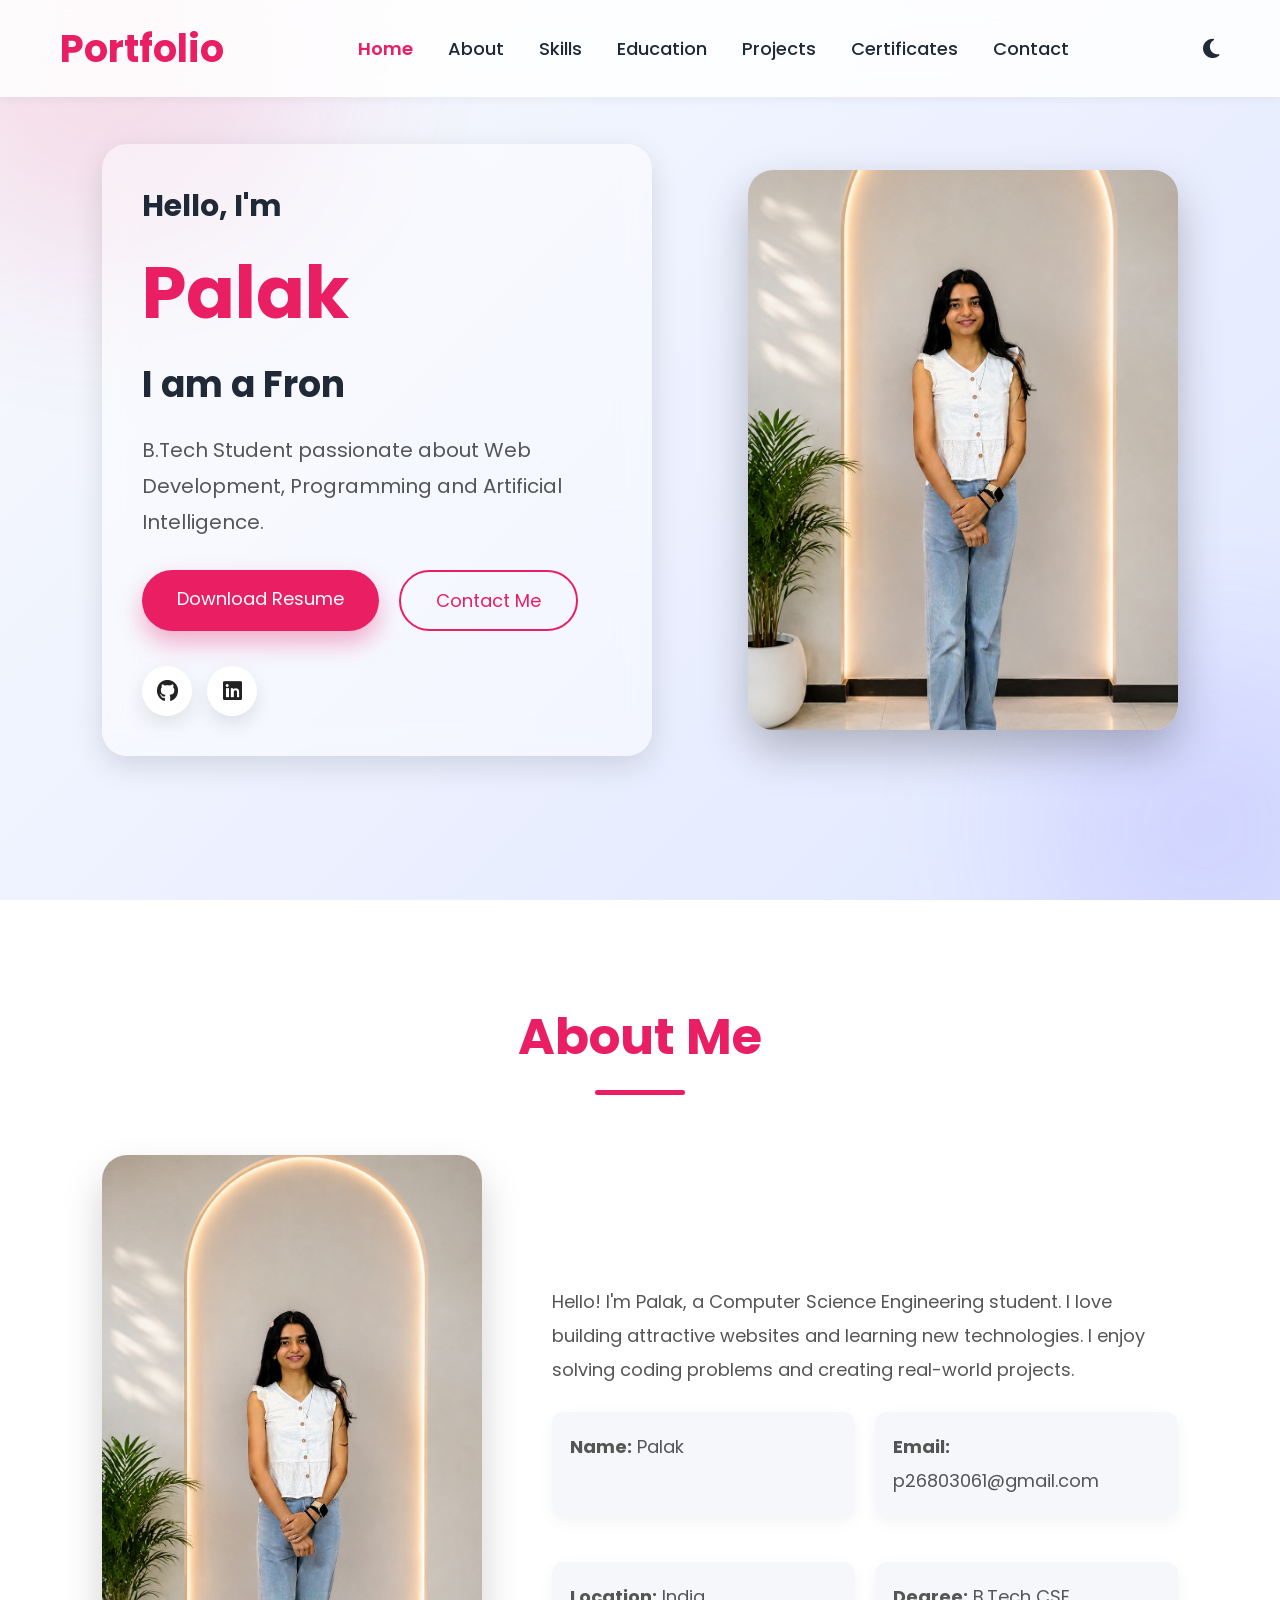
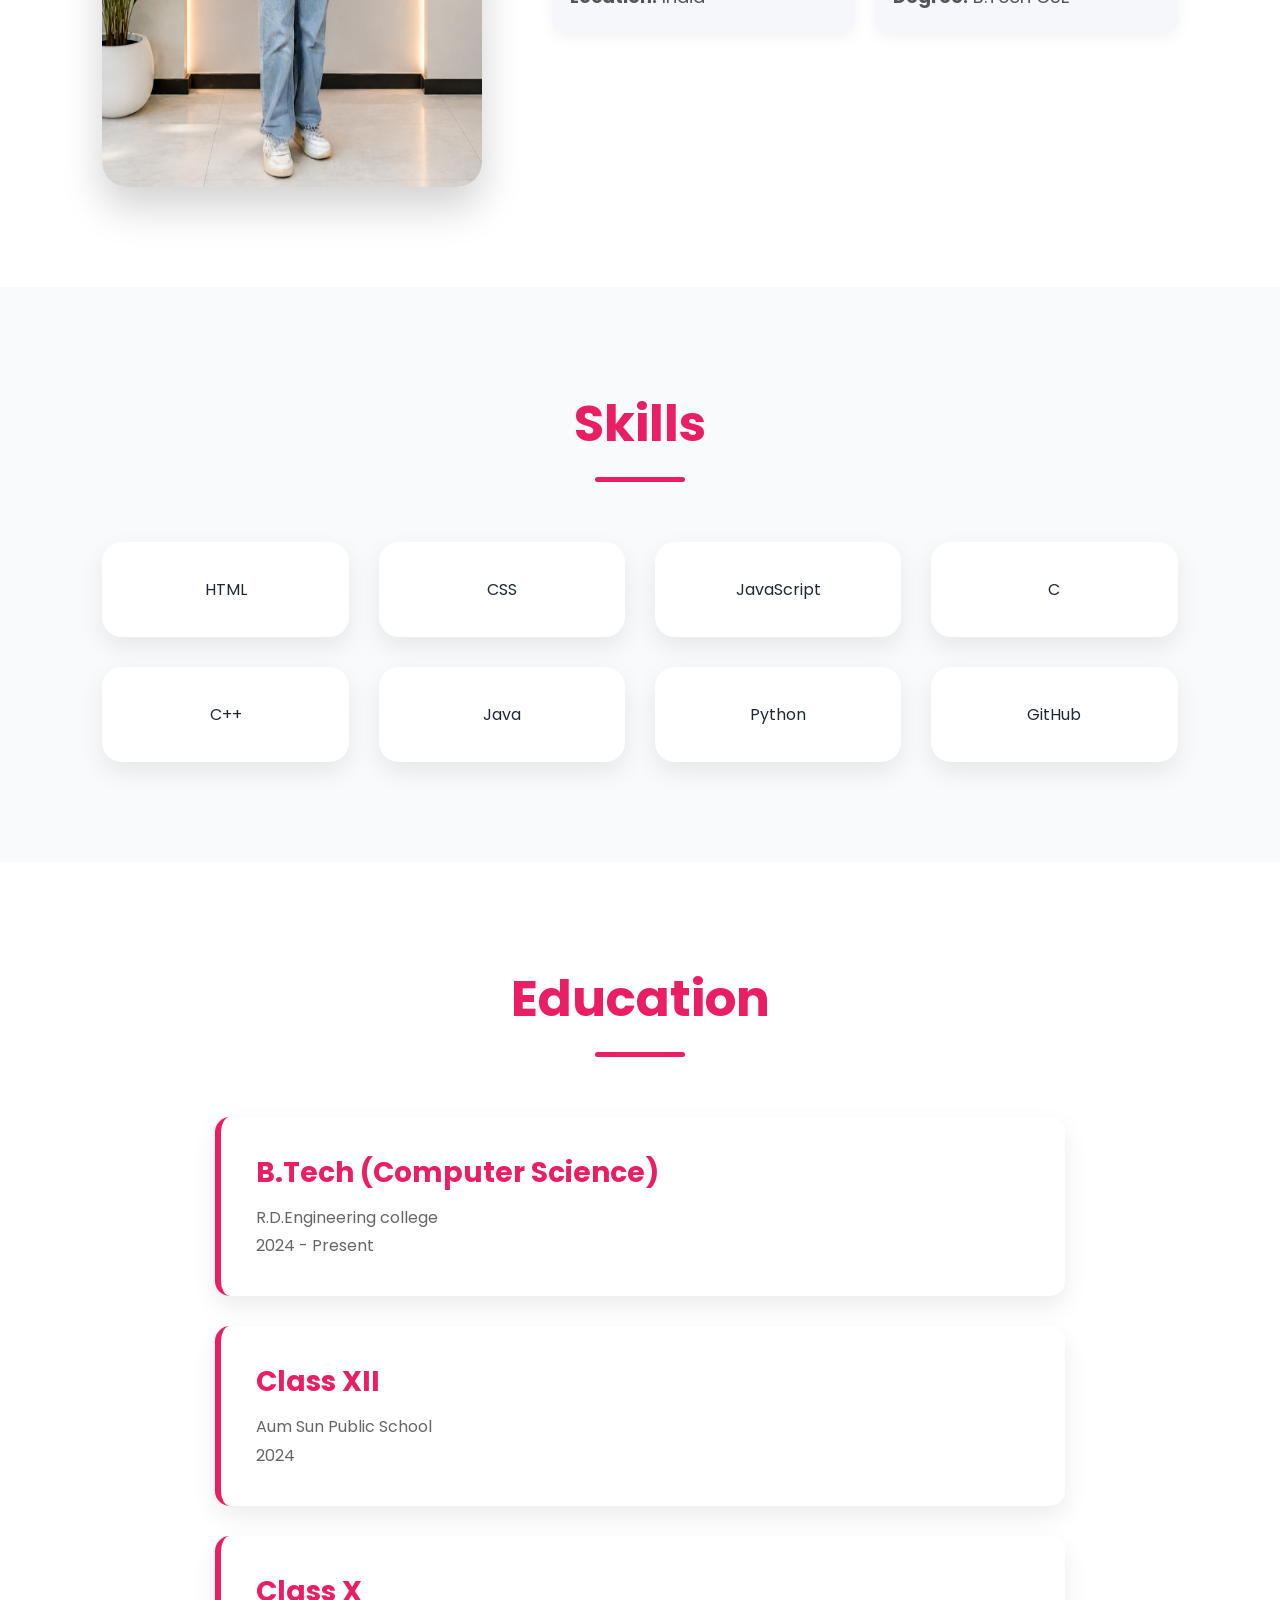
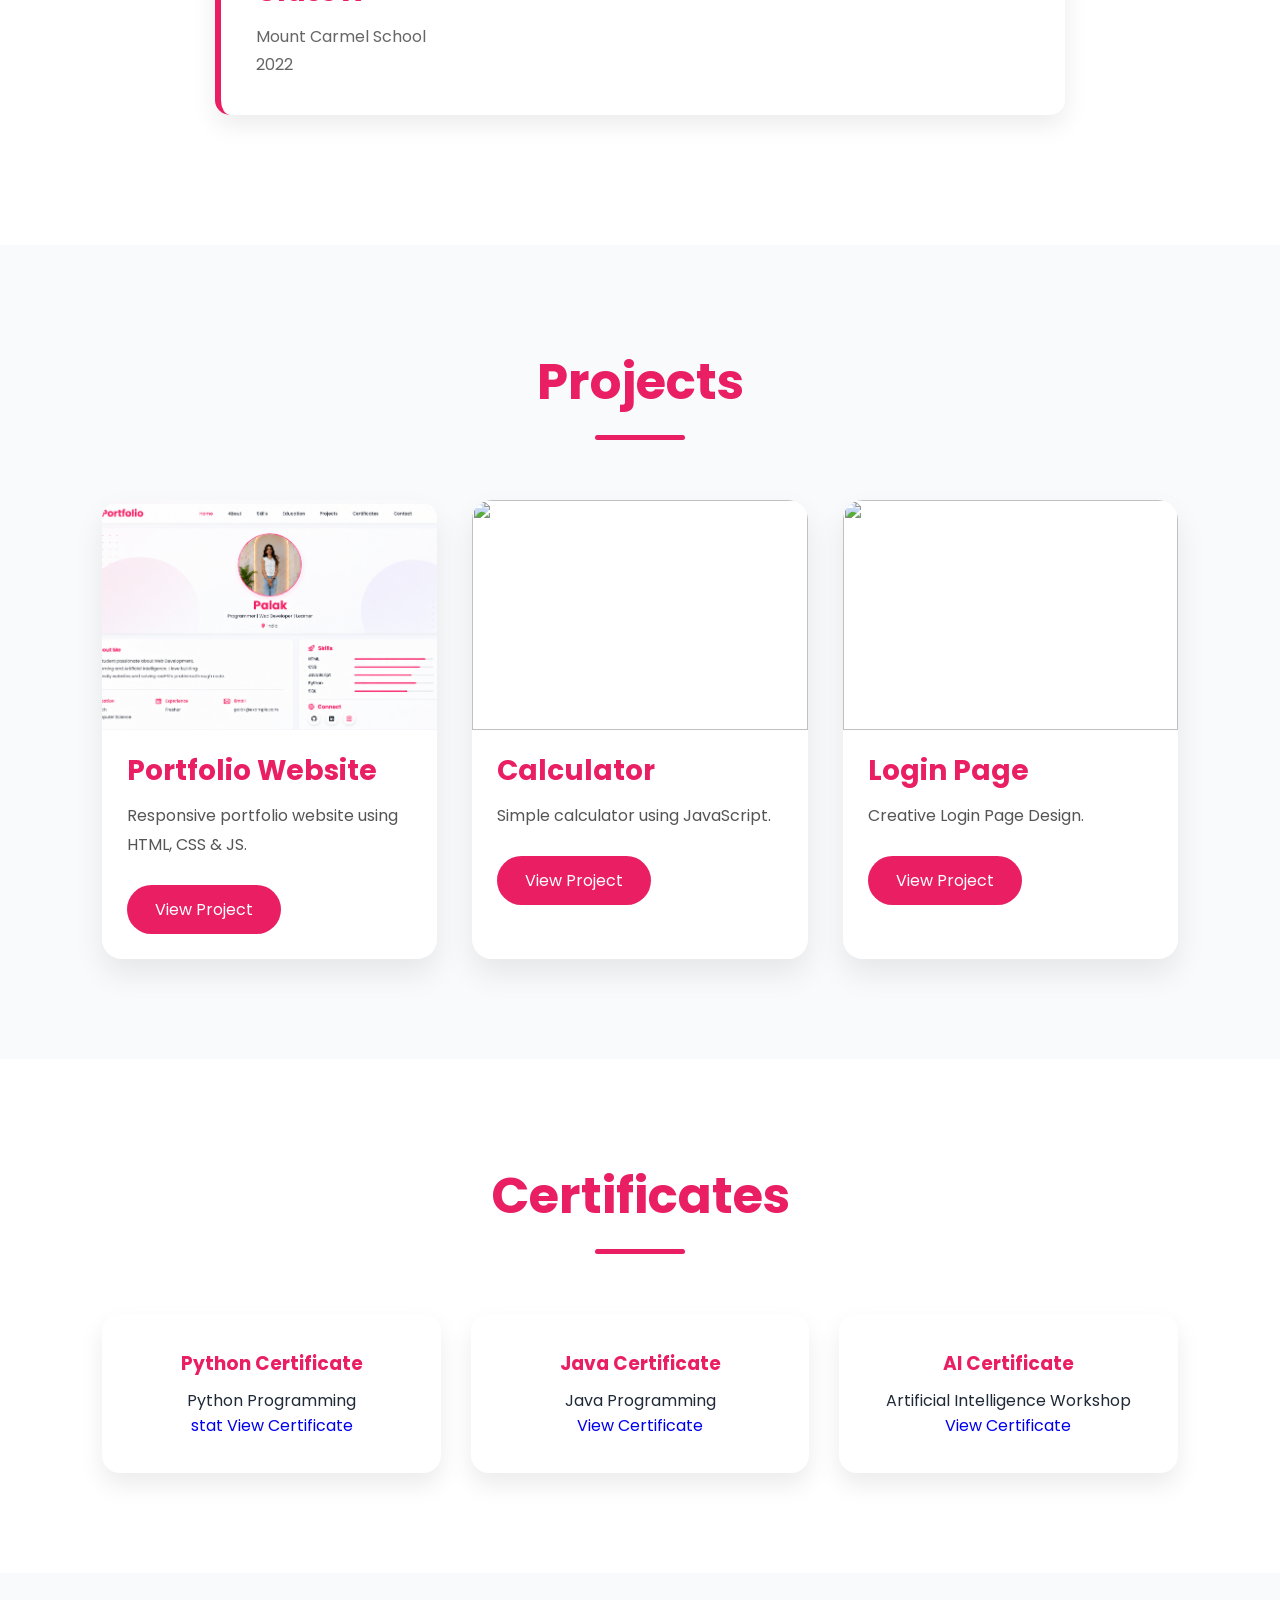
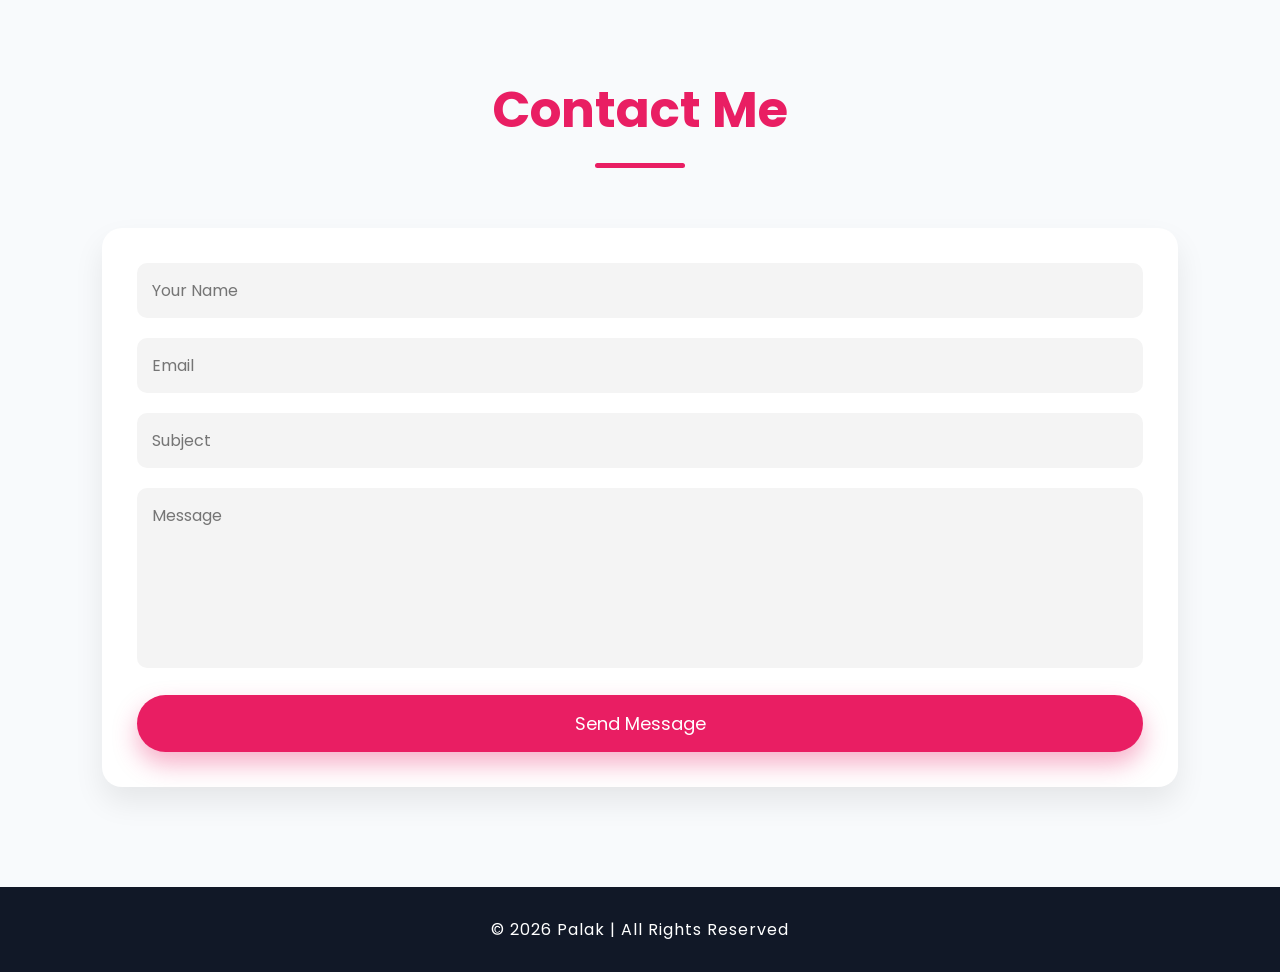
==== Page.html @ e51ccac2 "Updated portfolio and added certificates" ====
<!DOCTYPE html>
<html lang="en">
<head>
    <meta charset="UTF-8">
    <meta name="viewport" content="width=device-width, initial-scale=1.0">
    <title>My Portfolio</title>

    <!-- CSS -->
    <link rel="stylesheet" href="page.css">

    <!-- Font Awesome -->
    <link rel="stylesheet"
        href="https://cdnjs.cloudflare.com/ajax/libs/font-awesome/6.5.1/css/all.min.css">

    <!-- Google Font -->
    <link rel="preconnect" href="https://fonts.googleapis.com">
    <link rel="preconnect" href="https://fonts.gstatic.com" crossorigin>
    <link href="https://fonts.googleapis.com/css2?family=Poppins:wght@300;400;500;600;700&display=swap"
        rel="stylesheet">
</head>

<body>

    <!-- Navigation -->
    <header>
        <nav class="navbar">

            <h2 class="logo">Portfolio</h2>

            <ul class="nav-links">
                <li><a href="#home">Home</a></li>
                <li><a href="#about">About</a></li>
                <li><a href="#skills">Skills</a></li>
                <li><a href="#education">Education</a></li>
                <li><a href="#projects">Projects</a></li>
                <li><a href="#certificates">Certificates</a></li>
                <li><a href="#contact">Contact</a></li>
            </ul>

            <div class="nav-icons">
                <i class="fas fa-moon" id="darkMode"></i>
                <i class="fas fa-bars" id="menu"></i>
            </div>

        </nav>
    </header>

    <!-- Hero -->
    <section id="home" class="hero">

        <div class="hero-text">

            <h3>Hello, I'm</h3>

            <h1>Palak </h1>

            <h2>I am a <span id="typing"></span></h2>

            <p>
                B.Tech Student passionate about Web Development,
                Programming and Artificial Intelligence.
            </p>

            <div class="buttons">

                <a href="Resume.pdf" class="btn" download>
                    Download Resume
                </a>

                <a href="#contact" class="btn2">
                    Contact Me
                </a>

            </div>

            <div class="social-icons">

                <a href="https://github.com/your-github-garg-palak"><i class="fab fa-github"></i></a>

                <a href="https://www.linkedin.com/in/palak-2709v"><i class="fab fa-linkedin"></i></a>

            </div>

        </div>

        <div class="hero-image">

            <img src="images/MyImg.PNG" alt="Profile">

        </div>

    </section>

    <!-- About -->

    <section id="about">

        <h2 class="heading">About Me</h2>

        <div class="about-container">

            <img src="images/MyImg.PNG" alt="Profile">

            <div class="about-text">
                <p>

                    Hello! I'm Palak, a Computer Science Engineering student.
                    I love building attractive websites and learning new
                    technologies. I enjoy solving coding problems and creating
                    real-world projects.

                </p>

                <div class="about-info">

                    <p><strong>Name:</strong> Palak </p>

                    <p><strong>Email:</strong> p26803061@gmail.com</p>

                    <p><strong>Location:</strong> India</p>

                    <p><strong>Degree:</strong> B.Tech CSE</p>

                </div>

            </div>

        </div>

    </section>

    <!-- Skills -->

    <section id="skills">

        <h2 class="heading">Skills</h2>

        <div class="skill-container">

            <div class="skill-card">HTML</div>

            <div class="skill-card">CSS</div>

            <div class="skill-card">JavaScript</div>

            <div class="skill-card">C</div>

            <div class="skill-card">C++</div>

            <div class="skill-card">Java</div>

            <div class="skill-card">Python</div>

            <div class="skill-card">GitHub</div>

        </div>

    </section>

    <!-- Education -->

    <section id="education">

        <h2 class="heading">Education</h2>

        <div class="education-card">

            <h3>B.Tech (Computer Science)</h3>

            <p>R.D.Engineering college</p>

            <p>2024 - Present</p>

        </div>

        <div class="education-card">

            <h3>Class XII</h3>

            <p>Aum Sun Public School</p>

            <p>2024</p>

        </div>

        <div class="education-card">

            <h3>Class X</h3>

            <p>Mount Carmel School</p>

            <p>2022</p>

        </div>

    </section>

    <!-- Projects -->

    <section id="projects">

        <h2 class="heading">Projects</h2>

        <div class="project-container">

            <div class="project-card">

                <img src="images/PerImg.png">

                <h3>Portfolio Website</h3>

                <p>Responsive portfolio website using HTML, CSS & JS.</p>

                <a href="#">View Project</a>

            </div>

            <div class="project-card">

                <img src="images.jpg">

                <h3>Calculator</h3>

                <p>Simple calculator using JavaScript.</p>

                <a href="#">View Project</a>

            </div>

            <div class="project-card">

                <img src="images/project3.jpg">

                <h3>Login Page</h3>

                <p>Creative Login Page Design.</p>

                <a href="#">View Project</a>

            </div>

        </div>

    </section>

    <!-- Certificates -->

    <section id="certificates">

        <h2 class="heading">Certificates</h2>
    
        <div class="certificate-container">
    
            <div class="certificate-card">
                <h3>Python Certificate</h3>
                <p>Python Programming</p>
    
                <a href="images/Python.pdf" target="_blank">stat
                    View Certificate
                </a>
            </div>
    
            <div class="certificate-card">
                <h3>Java Certificate</h3>
                <p>Java Programming</p>
    
                <a href="images/Java.pdf" target="_blank">
                    View Certificate
                </a>
            </div>
    
            <div class="certificate-card">
                <h3>AI Certificate</h3>
                <p>Artificial Intelligence Workshop</p>
    
                <a href="images/AI.pdf" target="_blank">
                    View Certificate
                </a>
            </div>
    
        </div>
    
    </section>

    <!-- Contact -->

    <section id="contact">

        <h2 class="heading">Contact Me</h2>

        <form>

            <input type="text"
                placeholder="Your Name"
                required>

            <input type="email"
                placeholder="Email"
                required>

            <input type="text"
                placeholder="Subject">

            <textarea
                rows="6"
                placeholder="Message"></textarea>

            <button type="submit" class="btn">
                Send Message
            </button>

        </form>

    </section>

    <!-- Footer -->

    <footer>

        <p>

            © 2026 Palak G | All Rights Reserved

        </p>

    </footer>

    <!-- Back To Top -->

    <button id="topBtn">

        <i class="fas fa-arrow-up"></i>

    </button>

    <!-- JavaScript -->

    <script src="script.jss"></script>

</body>
</html>
---- page.css ----
/*========================================
    Google Font
========================================*/
@import url('https://fonts.googleapis.com/css2?family=Poppins:wght@300;400;500;600;700;800&display=swap');

/*========================================
    CSS Variables
========================================*/

:root{

    --primary:#E91E63;
    --secondary:#8E24AA;

    --bg:#F8FAFC;
    --bg2:#EEF2FF;

    --text:#1F2937;
    --white:#ffffff;

    --shadow:0 10px 30px rgba(0,0,0,.12);

}

/*========================================
    Reset
========================================*/

*{
    margin:0;
    padding:0;
    box-sizing:border-box;
    font-family:'Poppins',sans-serif;
    scroll-behavior:smooth;
}

body{

    background:var(--bg);

    color:var(--text);

    transition:.4s;

    overflow-x:hidden;

}

img{

    max-width:100%;

    display:block;

}

a{

    text-decoration:none;

}

ul{

    list-style:none;

}

/*========================================
    Scroll Bar
========================================*/

::-webkit-scrollbar{

    width:8px;

}

::-webkit-scrollbar-thumb{

    background:var(--primary);

    border-radius:20px;

}

::-webkit-scrollbar-track{

    background:#ddd;

}

/*========================================
    Header
========================================*/

header{

    position:fixed;

    width:100%;

    top:0;

    left:0;

    z-index:1000;

    background:rgba(255,255,255,.85);

    backdrop-filter:blur(15px);

    box-shadow:0 2px 10px rgba(0,0,0,.05);

}

.navbar{

    max-width:1200px;

    margin:auto;

    display:flex;

    justify-content:space-between;

    align-items:center;

    padding:20px;

}

.logo{

    font-size:38px;

    font-weight:700;

    color:var(--primary);

}

.nav-links{

    display:flex;

    gap:35px;

}

.nav-links a{

    color:var(--text);

    font-size:18px;

    font-weight:500;

    transition:.3s;

}

.nav-links a:hover{

    color:var(--primary);

}

.nav-icons{

    display:flex;

    gap:20px;

    font-size:22px;

    cursor:pointer;

}

#menu{

    display:none;

}

/*========================================
        HERO SECTION
========================================*/

.hero{

    min-height:100vh;

    display:flex;

    justify-content:space-between;

    align-items:center;

    padding:120px 8%;

    position:relative;

    overflow:hidden;

    background:linear-gradient(
    135deg,
    #F8FAFC 0%,
    #EEF2FF 45%,
    #E0E7FF 100%
    );

}

/* Decorative Background */

.hero::before{

content:"";

position:absolute;

width:450px;

height:450px;

background:#E91E63;

opacity:.12;

border-radius:50%;

top:-180px;

left:-120px;

filter:blur(90px);

}

.hero::after{

content:"";

position:absolute;

width:350px;

height:350px;

background:#6C63FF;

opacity:.15;

border-radius:50%;

right:-100px;

bottom:-100px;

filter:blur(90px);

}

/*========================================
Hero Text
========================================*/

.hero-text{

max-width:550px;

padding:40px;

background:rgba(255,255,255,.45);

backdrop-filter:blur(15px);

border-radius:25px;

box-shadow:var(--shadow);

z-index:2;

}

.hero-text h3{

font-size:30px;

margin-bottom:10px;

}

.hero-text h1{

font-size:72px;

color:var(--primary);

margin-bottom:10px;

font-weight:700;

}

.hero-text h2{

font-size:36px;

margin-bottom:20px;

}

.hero-text p{

font-size:20px;

line-height:1.8;

color:#555;

margin-bottom:30px;

}

/*========================================
Buttons
========================================*/

.buttons{

display:flex;

gap:20px;

}

.btn{

background:var(--primary);

padding:15px 35px;

border-radius:50px;

color:white;

font-size:18px;

transition:.4s;

box-shadow:0 12px 25px rgba(233,30,99,.35);

}

.btn:hover{

transform:translateY(-5px);

background:#C2185B;

}

.btn2{

padding:15px 35px;

border:2px solid var(--primary);

border-radius:50px;

font-size:18px;

color:var(--primary);

transition:.4s;

}

.btn2:hover{

background:var(--primary);

color:white;

}

/*========================================
Social Icons
========================================*/

.social-icons{

margin-top:35px;

display:flex;

gap:15px;

}

.social-icons a{

width:50px;

height:50px;

display:flex;

justify-content:center;

align-items:center;

background:white;

border-radius:50%;

font-size:22px;

color:#222;

transition:.4s;

box-shadow:0 8px 20px rgba(0,0,0,.1);

}

.social-icons a:hover{

background:var(--primary);

color:white;

transform:translateY(-6px);

}

/*========================================
Hero Image
========================================*/

.hero-image{

position:relative;

z-index:2;

}

.hero-image img{

width:430px;

height:560px;

object-fit:cover;

border-radius:25px;

box-shadow:0 20px 45px rgba(0,0,0,.25);

transition:.5s;

}

.hero-image img:hover{

transform:translateY(-10px) scale(1.03);

}
/*========================================
    Section Common
========================================*/

section{
    padding:100px 8%;
}

.heading{

    text-align:center;

    font-size:50px;

    color:var(--primary);

    margin-bottom:60px;

    font-weight:700;

    position:relative;

}

.heading::after{

    content:"";

    width:90px;

    height:5px;

    background:var(--primary);

    display:block;

    margin:15px auto;

    border-radius:10px;

}

/*========================================
    About Section
========================================*/

#about{

    background:var(--white);

}

.about-container{

    max-width:1200px;

    margin:auto;

    display:flex;

    justify-content:space-between;

    align-items:center;

    gap:70px;

}

.about-container img{

    width:380px;

    border-radius:25px;

    box-shadow:0 20px 40px rgba(0,0,0,.18);

    transition:.4s;

}

.about-container img:hover{

    transform:scale(1.03);

}

.about-text{

    flex:1;

}

.about-text h3{

    font-size:34px;

    margin-bottom:20px;

}

.about-text p{

    font-size:18px;

    line-height:1.9;

    color:#555;

    margin-bottom:25px;

}

.about-info{

    display:grid;

    grid-template-columns:repeat(2,1fr);

    gap:20px;

    margin-top:25px;

}

.about-info p{

    background:#F5F7FA;

    padding:18px;

    border-radius:12px;

    box-shadow:0 5px 15px rgba(0,0,0,.05);

}

/*========================================
    Skills Section
========================================*/

#skills{

    background:#F8FAFC;

}

.skill-container{

    max-width:1200px;

    margin:auto;

    display:grid;

    grid-template-columns:repeat(auto-fit,minmax(220px,1fr));

    gap:30px;

}

.skill-card{

    background:white;

    padding:35px;

    border-radius:20px;

    text-align:center;

    box-shadow:0 10px 25px rgba(0,0,0,.08);

    transition:.4s;

    cursor:pointer;

}

.skill-card i{

    font-size:45px;

    color:var(--primary);

    margin-bottom:20px;

}

.skill-card h3{

    font-size:24px;

    margin-bottom:10px;

}

.skill-card p{

    color:#666;

}

.skill-card:hover{

    transform:translateY(-12px);

    box-shadow:0 18px 35px rgba(0,0,0,.15);

}

/*========================================
    Skill Progress Bars
========================================*/

.progress{

    width:100%;

    height:10px;

    background:#ddd;

    border-radius:20px;

    margin-top:20px;

    overflow:hidden;

}

.progress span{

    display:block;

    height:100%;

    background:linear-gradient(90deg,#E91E63,#8E24AA);

    border-radius:20px;

}

/* Example */

.html{

    width:95%;

}

.css{

    width:90%;

}

.js{

    width:85%;

}

.java{

    width:80%;

}

.python{

    width:75%;

}

/*========================================
    Education
========================================*/

#education{

    background:white;

}

.education-card{

    max-width:850px;

    margin:30px auto;

    background:white;

    padding:35px;

    border-left:6px solid var(--primary);

    border-radius:15px;

    box-shadow:0 10px 25px rgba(0,0,0,.08);

    transition:.4s;

}

.education-card:hover{

    transform:translateX(12px);

}

.education-card h3{

    font-size:28px;

    color:var(--primary);

    margin-bottom:10px;

}

.education-card p{

    color:#666;

    line-height:1.8;

}

/*========================================
    Timeline
========================================*/

.timeline{

    position:relative;

}

.timeline::before{

    content:"";

    position:absolute;

    left:22px;

    top:0;

    width:4px;

    height:100%;

    background:var(--primary);

}

/*========================================
    Fade Animation
========================================*/

.skill-card,
.education-card,
.about-container{

    opacity:0;

    transform:translateY(40px);

    animation:fadeUp .8s forwards;

}

@keyframes fadeUp{

    to{

        opacity:1;

        transform:translateY(0);

    }

}
/*========================================
            PROJECTS
========================================*/

#projects{
    background:#F8FAFC;
}

.project-container{

    max-width:1200px;

    margin:auto;

    display:grid;

    grid-template-columns:repeat(auto-fit,minmax(330px,1fr));

    gap:35px;

}

.project-card{

    background:white;

    border-radius:20px;

    overflow:hidden;

    box-shadow:0 15px 30px rgba(0,0,0,.08);

    transition:.4s;

}

.project-card:hover{

    transform:translateY(-12px);

    box-shadow:0 20px 40px rgba(0,0,0,.18);

}

.project-card img{

    width:100%;

    height:230px;

    object-fit:cover;

}

.project-card h3{

    padding:20px 25px 10px;

    font-size:28px;

    color:var(--primary);

}

.project-card p{

    padding:0 25px;

    color:#555;

    line-height:1.8;

    margin-bottom:25px;

}

.project-card a{

    display:inline-block;

    margin:0 25px 25px;

    padding:12px 28px;

    background:var(--primary);

    color:white;

    border-radius:40px;

    transition:.4s;

}

.project-card a:hover{

    background:#C2185B;

}

/*========================================
        CERTIFICATES
========================================*/

#certificates{

    background:white;

}

.certificate-container{

    max-width:1200px;

    margin:auto;

    display:grid;

    grid-template-columns:repeat(auto-fit,minmax(260px,1fr));

    gap:30px;

}

.certificate-card{

    background:white;

    padding:35px;

    border-radius:18px;

    text-align:center;

    box-shadow:0 12px 25px rgba(0,0,0,.08);

    transition:.4s;

}

.certificate-card img{

    width:80px;

    margin:auto;

    margin-bottom:20px;

}

.certificate-card h3{

    color:var(--primary);

    margin-bottom:10px;

}

.certificate-card:hover{

    transform:translateY(-10px);

    background:linear-gradient(135deg,#E91E63,#8E24AA);

    color:white;

}

.certificate-card:hover h3{

    color:white;

}

/*========================================
            CONTACT
========================================*/

#contact{

    background:#F8FAFC;

}

.contact-container{

    max-width:1000px;

    margin:auto;

    display:grid;

    grid-template-columns:1fr 1fr;

    gap:40px;

}

.contact-info{

    display:flex;

    flex-direction:column;

    justify-content:center;

}

.contact-info h3{

    font-size:35px;

    color:var(--primary);

    margin-bottom:20px;

}

.contact-info p{

    line-height:1.8;

    margin-bottom:15px;

}

.contact-info i{

    color:var(--primary);

    margin-right:10px;

}

form{

    background:white;

    padding:35px;

    border-radius:20px;

    box-shadow:0 15px 30px rgba(0,0,0,.08);

}

form input,
form textarea{

    width:100%;

    padding:15px;

    margin-bottom:20px;

    border:none;

    border-radius:10px;

    background:#F4F4F4;

    font-size:16px;

}

form textarea{

    resize:none;

}

form button{

    border:none;

    cursor:pointer;

    width:100%;

}

/*========================================
            FOOTER
========================================*/

footer{

    background:#111827;

    color:white;

    padding:30px;

    text-align:center;

}

footer p{

    font-size:16px;

    letter-spacing:1px;

}

.footer-icons{

    margin-top:20px;

}

.footer-icons a{

    width:45px;

    height:45px;

    display:inline-flex;

    justify-content:center;

    align-items:center;

    background:#222;

    color:white;

    border-radius:50%;

    margin:0 10px;

    transition:.4s;

}

.footer-icons a:hover{

    background:var(--primary);

}

/*========================================
        BACK TO TOP BUTTON
========================================*/

#topBtn{

    position:fixed;

    right:25px;

    bottom:25px;

    width:55px;

    height:55px;

    border:none;

    border-radius:50%;

    background:var(--primary);

    color:white;

    font-size:20px;

    cursor:pointer;

    display:none;

    transition:.4s;

    z-index:999;

    box-shadow:0 12px 25px rgba(0,0,0,.2);

}

#topBtn:hover{

    transform:translateY(-6px);

    background:#C2185B;

}

/*========================================
        SCROLL ANIMATION
========================================*/

.project-card,
.certificate-card,
.contact-container{

    opacity:0;

    transform:translateY(40px);

    animation:fadeUp .8s forwards;

}
/*========================================
            DARK MODE
========================================*/

body.dark{

    --bg:#0F172A;
    --bg2:#111827;
    --text:#F8FAFC;
    --white:#1F2937;

    background:var(--bg);
    color:var(--text);

}

body.dark header{

    background:rgba(15,23,42,.9);

    backdrop-filter:blur(15px);

}

body.dark .hero{

background:linear-gradient(
135deg,
#0F172A,
#111827,
#1E293B
);

}

body.dark .hero-text{

background:rgba(17,24,39,.55);

color:white;

}

body.dark .hero-text p{

color:#ddd;

}

body.dark .nav-links a{

color:white;

}

body.dark .about-info p,
body.dark .skill-card,
body.dark .education-card,
body.dark .project-card,
body.dark .certificate-card,
body.dark form{

background:#1F2937;

color:white;

}

body.dark .project-card p,
body.dark .education-card p,
body.dark .about-text p{

color:#ddd;

}

body.dark input,
body.dark textarea{

background:#111827;

color:white;

border:1px solid #374151;

}

body.dark footer{

background:#020617;

}

body.dark .social-icons a{

background:#1F2937;

color:white;

}

body.dark .social-icons a:hover{

background:var(--primary);

}

/*========================================
        ACTIVE NAVBAR
========================================*/

.nav-links a.active{

color:var(--primary);

font-weight:600;

}

/*========================================
        IMAGE HOVER EFFECT
========================================*/

.hero-image{

animation:floatImage 5s ease-in-out infinite;

}

@keyframes floatImage{

0%{

transform:translateY(0px);

}

50%{

transform:translateY(-15px);

}

100%{

transform:translateY(0px);

}

}

/*========================================
        FADE ANIMATION
========================================*/

.fade{

animation:fade 1s ease;

}

@keyframes fade{

from{

opacity:0;

}

to{

opacity:1;

}

}

/*========================================
        RESPONSIVE
========================================*/

@media(max-width:1100px){

.hero{

flex-direction:column-reverse;

text-align:center;

gap:50px;

}

.hero-text{

max-width:700px;

}

.about-container{

flex-direction:column;

text-align:center;

}

.about-info{

grid-template-columns:1fr;

}

.contact-container{

grid-template-columns:1fr;

}

}

@media(max-width:768px){

.nav-links{

position:absolute;

top:80px;

right:-100%;

width:250px;

background:white;

display:flex;

flex-direction:column;

padding:30px;

transition:.4s;

border-radius:20px;

box-shadow:0 10px 25px rgba(0,0,0,.15);

}

body.dark .nav-links{

background:#111827;

}

.nav-links.active{

right:20px;

}

.nav-links li{

margin:18px 0;

}

#menu{

display:block;

font-size:28px;

cursor:pointer;

}

.hero{

padding-top:140px;

}

.hero h1{

font-size:52px;

}

.hero h2{

font-size:30px;

}

.hero-image img{

width:330px;

height:430px;

}

.heading{

font-size:40px;

}

.buttons{

flex-direction:column;

align-items:center;

}

.skill-container{

grid-template-columns:repeat(2,1fr);

}

.project-container{

grid-template-columns:1fr;

}

.certificate-container{

grid-template-columns:1fr;

}

}

@media(max-width:500px){

.logo{

font-size:30px;

}

.hero h1{

font-size:42px;

}

.hero h2{

font-size:24px;

}

.hero p{

font-size:16px;

}

.hero-image img{

width:260px;

height:340px;

}

.heading{

font-size:34px;

}

.skill-container{

grid-template-columns:1fr;

}

.buttons{

width:100%;

}

.btn,
.btn2{

width:100%;

text-align:center;

}

.social-icons{

justify-content:center;

flex-wrap:wrap;

}

.about-container img{

width:250px;

}

}

/*========================================
        SELECTION COLOR
========================================*/

::selection{

background:var(--primary);

color:white;

}

/*========================================
        SMOOTH CARD EFFECT
========================================*/

.skill-card:hover,
.project-card:hover,
.education-card:hover,
.certificate-card:hover{

transform:translateY(-12px);

box-shadow:0 25px 50px rgba(0,0,0,.18);

}

/*========================================
        GLASS EFFECT
========================================*/

.glass{

background:rgba(255,255,255,.25);

backdrop-filter:blur(18px);

border-radius:20px;

border:1px solid rgba(255,255,255,.3);

}

body.dark .glass{

background:rgba(255,255,255,.08);

}

/*========================================
        LOADER (OPTIONAL)
========================================*/

.loader{

position:fixed;

top:0;

left:0;

width:100%;

height:100%;

background:white;

display:flex;

justify-content:center;

align-items:center;

z-index:9999;

}

.loader::after{

content:"";

width:60px;

height:60px;

border:6px solid #ddd;

border-top:6px solid var(--primary);

border-radius:50%;

animation:spin 1s linear infinite;

}

@keyframes spin{

100%{

transform:rotate(360deg);

}

}
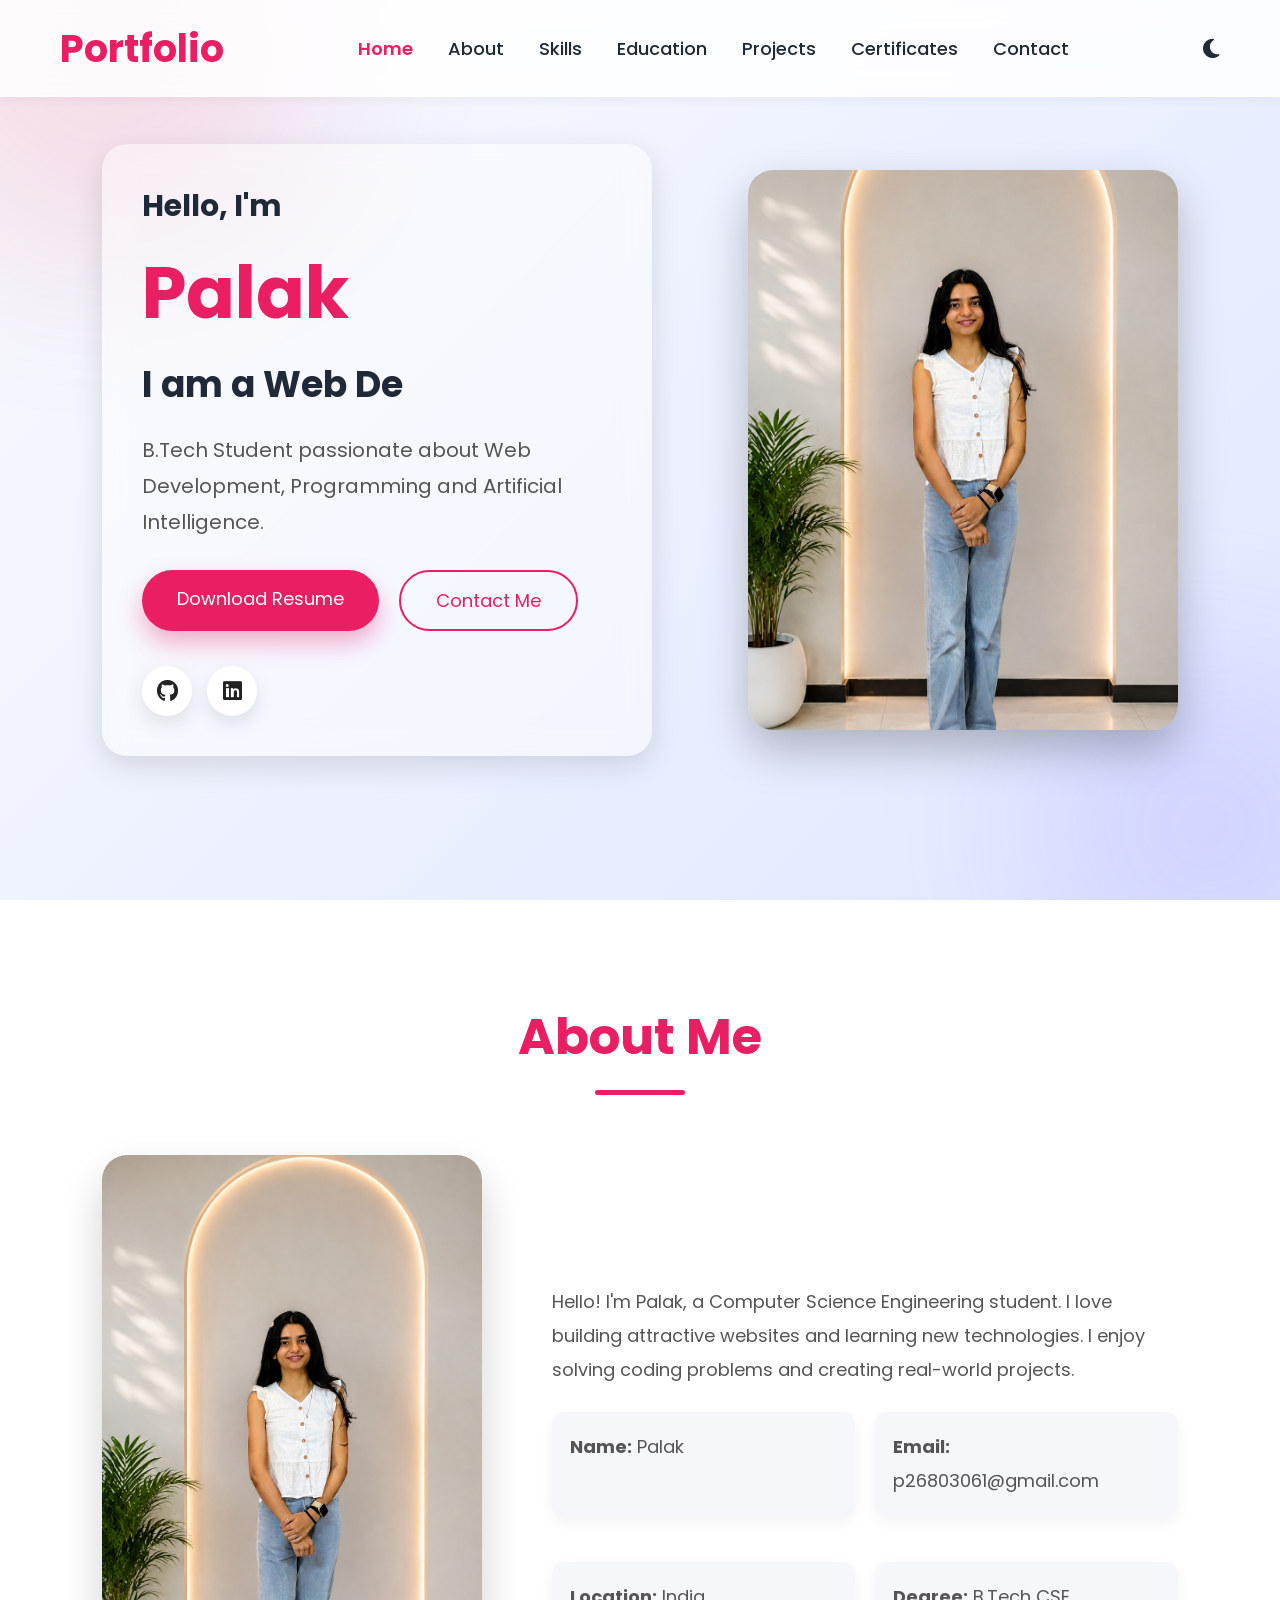
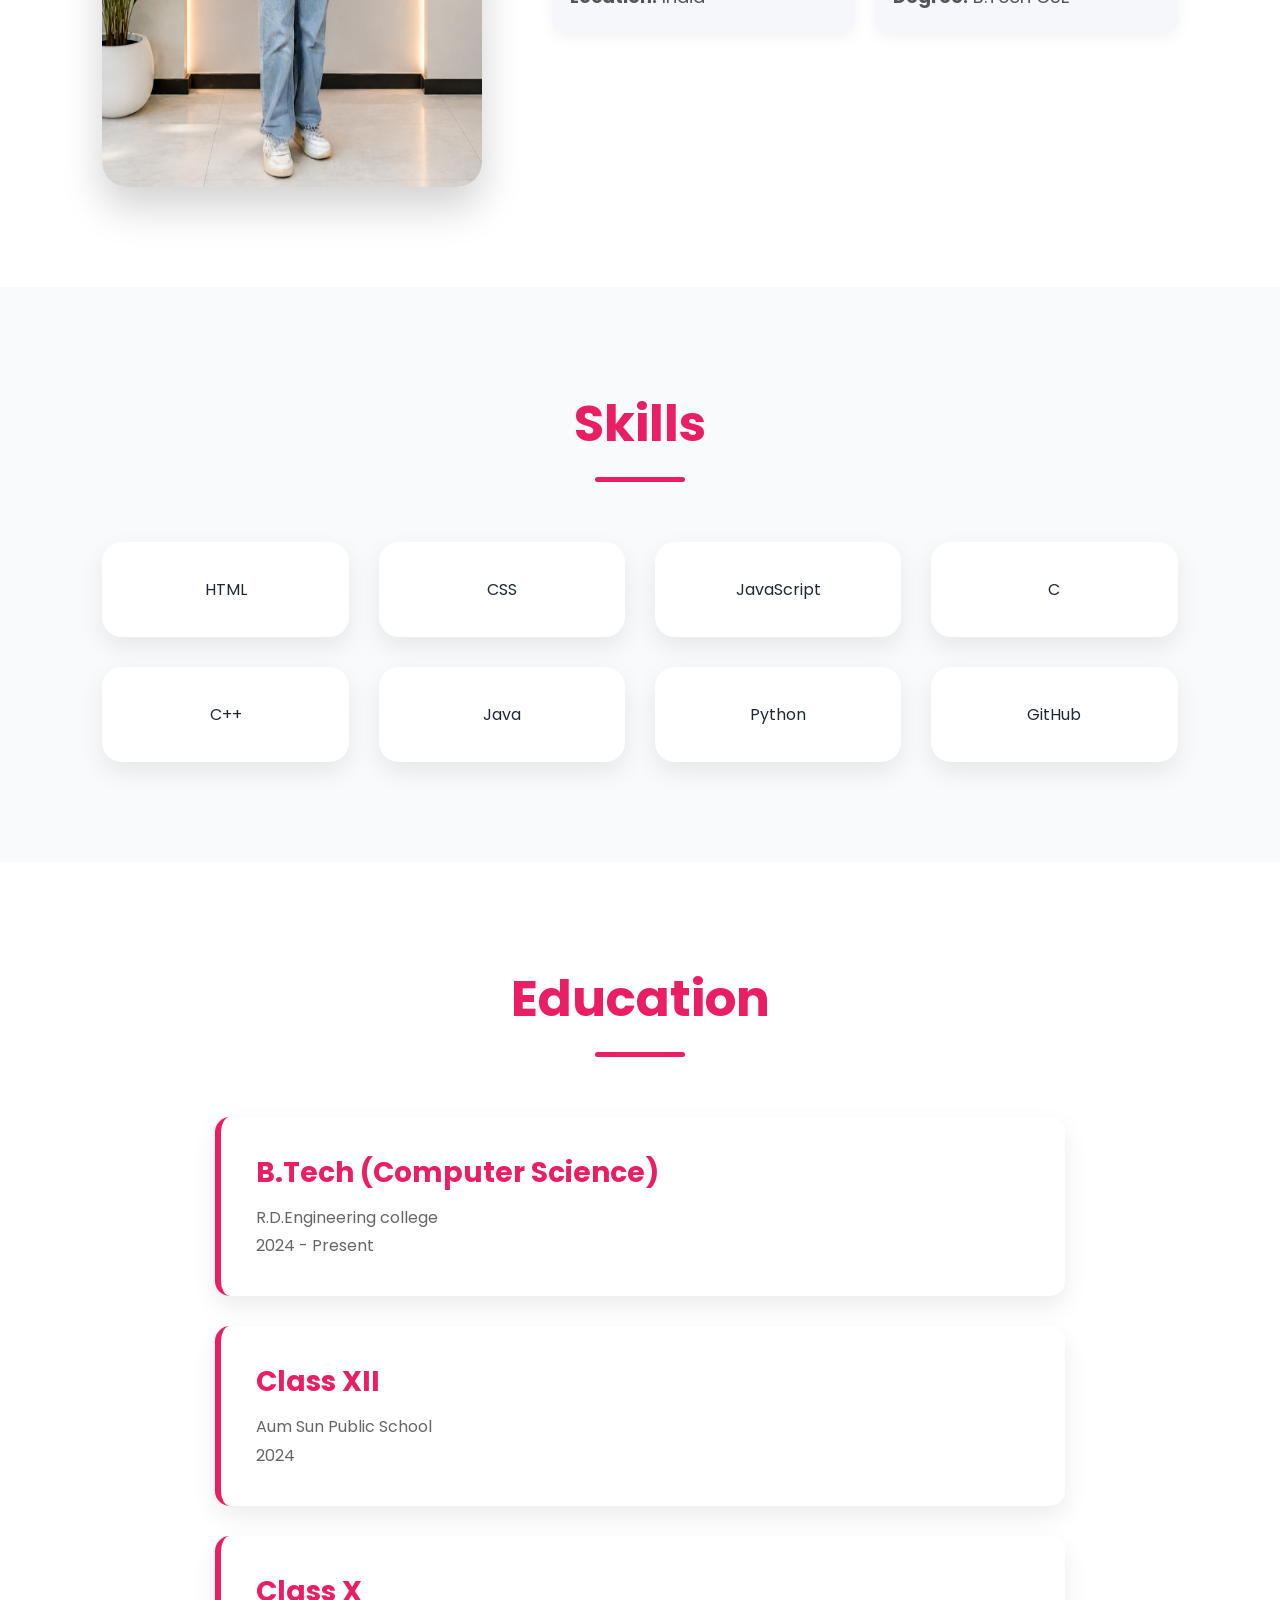
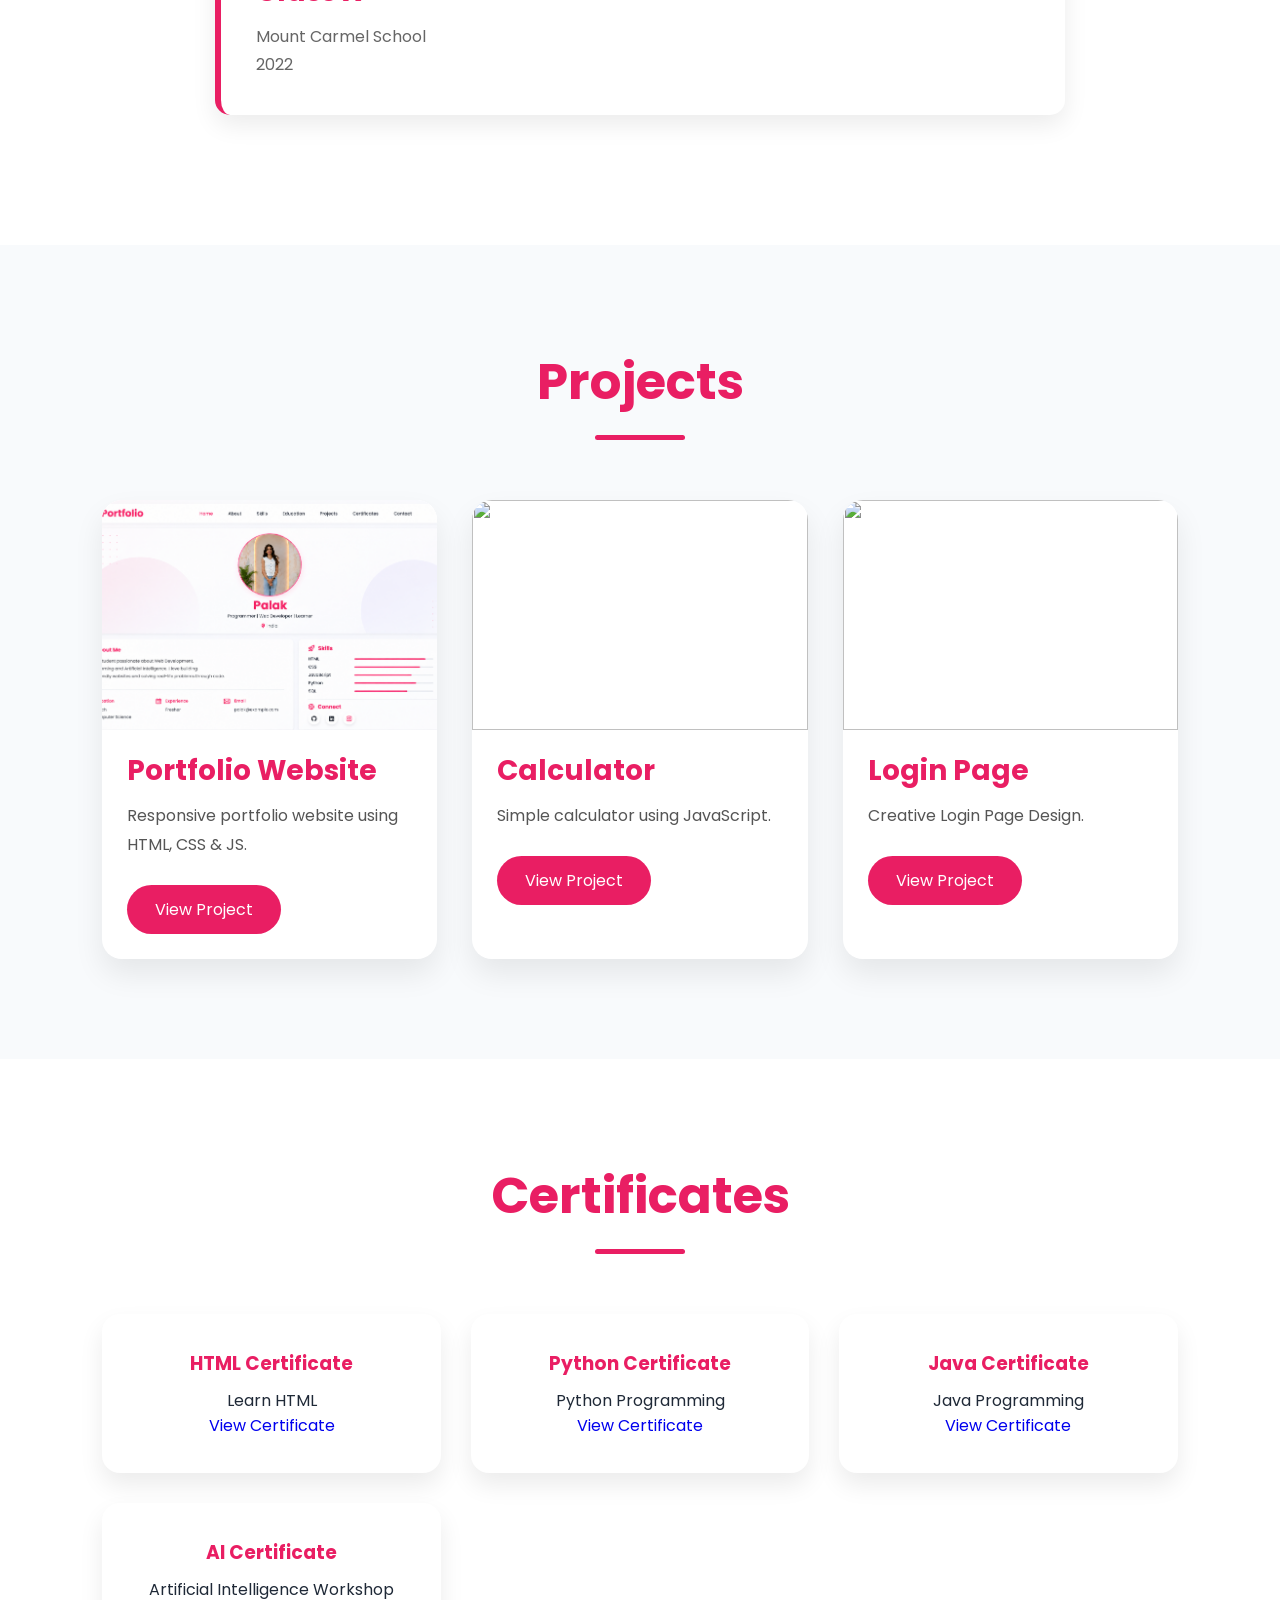
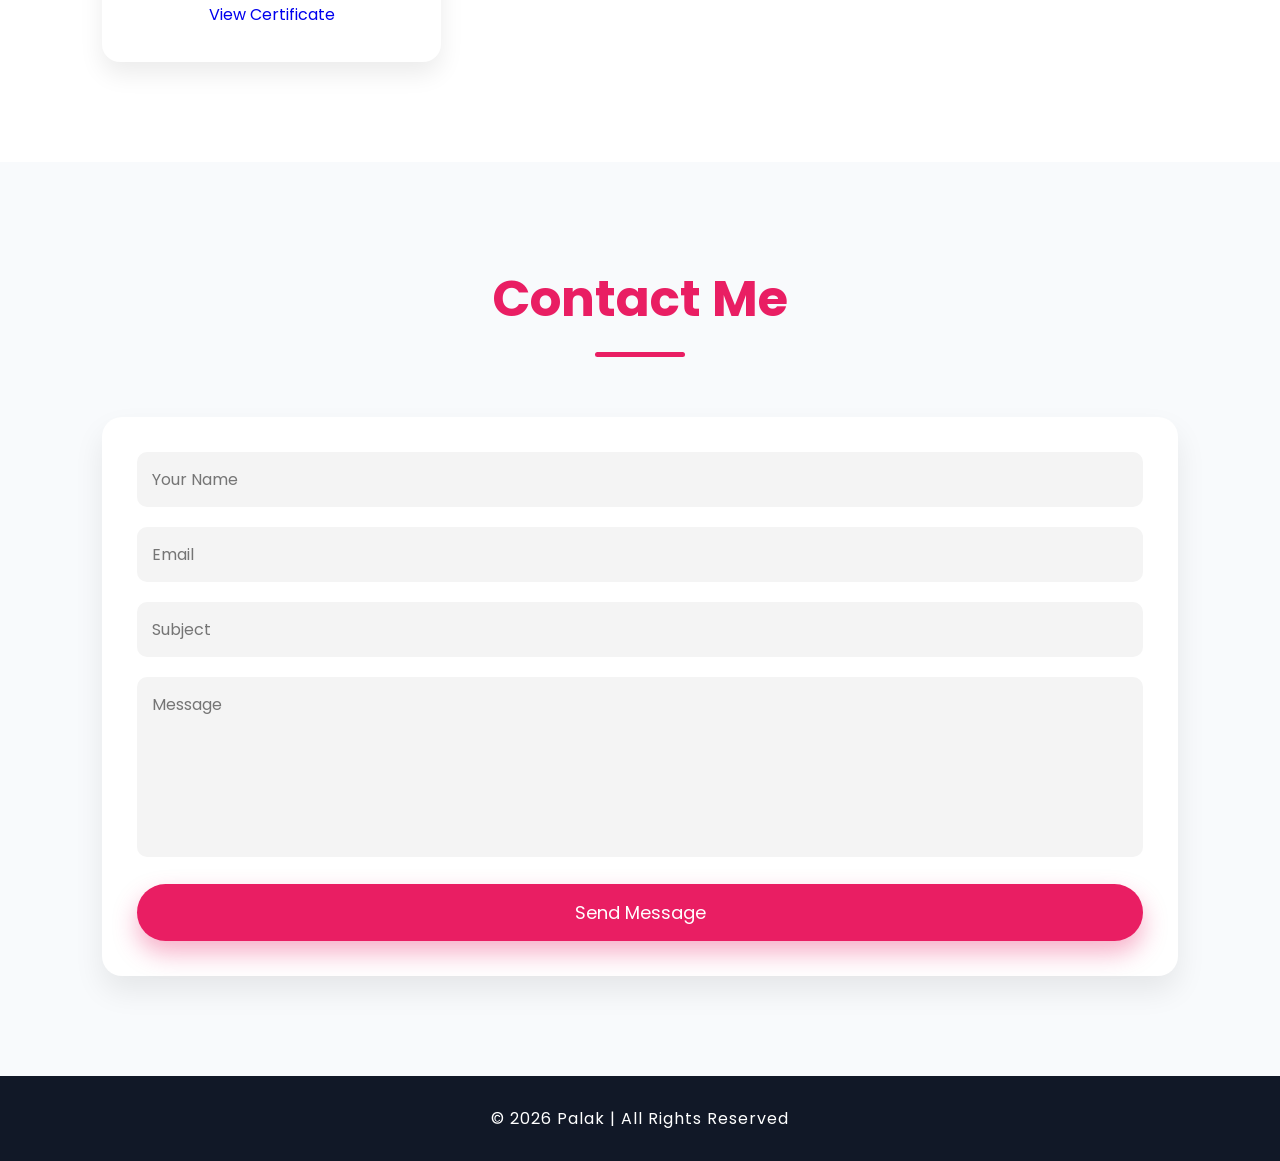
==== commit c92a3372: "Add portfolio website and backend" ====
--- a/Page.html
+++ b/Page.html
@@ -250,12 +250,21 @@
         <h2 class="heading">Certificates</h2>
     
         <div class="certificate-container">
+
+            <div class="certificate-card">
+                <h3>HTML Certificate</h3>
+                <p>Learn HTML</p>
+    
+                <a href="images/Learn HTML.pdf" target="_blank">
+                    View Certificate
+                </a>
+            </div>
     
             <div class="certificate-card">
                 <h3>Python Certificate</h3>
                 <p>Python Programming</p>
     
-                <a href="images/Python.pdf" target="_blank">stat
+                <a href="images/Python.pdf" target="_blank">
                     View Certificate
                 </a>
             </div>
@@ -284,35 +293,53 @@
 
     <!-- Contact -->
 
-    <section id="contact">
-
-        <h2 class="heading">Contact Me</h2>
-
-        <form>
-
-            <input type="text"
-                placeholder="Your Name"
-                required>
-
-            <input type="email"
-                placeholder="Email"
-                required>
-
-            <input type="text"
-                placeholder="Subject">
-
-            <textarea
-                rows="6"
-                placeholder="Message"></textarea>
-
-            <button type="submit" class="btn">
-                Send Message
-            </button>
-
-        </form>
-
-    </section>
-
+    
+<section id="contact">
+    <h2 class="heading">Contact Me</h2>
+
+    <form>
+        <input
+            type="text"
+            name="name"
+            placeholder="Your Name"
+            required
+        >
+
+        <input
+            type="email"
+            name="email"
+            placeholder="Email"
+            required
+        >
+
+        <input
+            type="text"
+            name="subject"
+            placeholder="Subject"
+        >
+
+        <textarea
+            name="message"
+            rows="6"
+            placeholder="Message"
+            required
+        ></textarea>
+
+        <button type="submit" class="btn">
+            Send Message
+        </button>
+    </form>
+</section>
+
+<!-- Success Popup -->
+<div class="popup-overlay" id="successPopup">
+    <div class="popup-box">
+        <div class="success-icon">✓</div>
+        <h2>Message Sent!</h2>
+        <p>Thank you for reaching out. I'll get back to you soon!</p>
+        <button type="button" id="closePopup">Awesome!</button>
+    </div>
+</div>
     <!-- Footer -->
 
     <footer>
--- a/page.css
+++ b/page.css
@@ -1769,7 +1769,84 @@
 100%{
 
 transform:rotate(360deg);
-
-}
-
-}+}
+}
+
+/* Success Popup */
+.popup-overlay {
+    position: fixed;
+    inset: 0;
+    background: rgba(0, 0, 0, 0.65);
+    backdrop-filter: blur(6px);
+    display: flex;
+    justify-content: center;
+    align-items: center;
+    z-index: 9999;
+    opacity: 0;
+    visibility: hidden;
+    transition: 0.3s ease;
+}
+
+.popup-overlay.show {
+    opacity: 1;
+    visibility: visible;
+}
+
+.popup-box {
+    width: 90%;
+    max-width: 380px;
+    padding: 35px 25px;
+    background: #fff;
+    border-radius: 22px;
+    text-align: center;
+    box-shadow: 0 15px 50px rgba(0, 0, 0, 0.25);
+    transform: scale(0.8);
+    transition: 0.3s ease;
+}
+
+.popup-overlay.show .popup-box {
+    transform: scale(1);
+}
+
+.success-icon {
+    width: 75px;
+    height: 75px;
+    margin: 0 auto 20px;
+    display: flex;
+    align-items: center;
+    justify-content: center;
+    background: #e4f9ec;
+    color: #20a45a;
+    border-radius: 50%;
+    font-size: 42px;
+    font-weight: bold;
+}
+
+.popup-box h2 {
+    color: #222;
+    margin-bottom: 12px;
+}
+
+.popup-box p {
+    color: #666;
+    line-height: 1.6;
+    margin-bottom: 25px;
+}
+
+.popup-box button {
+    padding: 12px 30px;
+    border: none;
+    border-radius: 25px;
+    background: #20a45a;
+    color: white;
+    font-size: 16px;
+    font-weight: 600;
+    cursor: pointer;
+    transition: 0.2s;
+}
+
+.popup-box button:hover {
+    background: #168346;
+    transform: translateY(-2px);
+}
+
